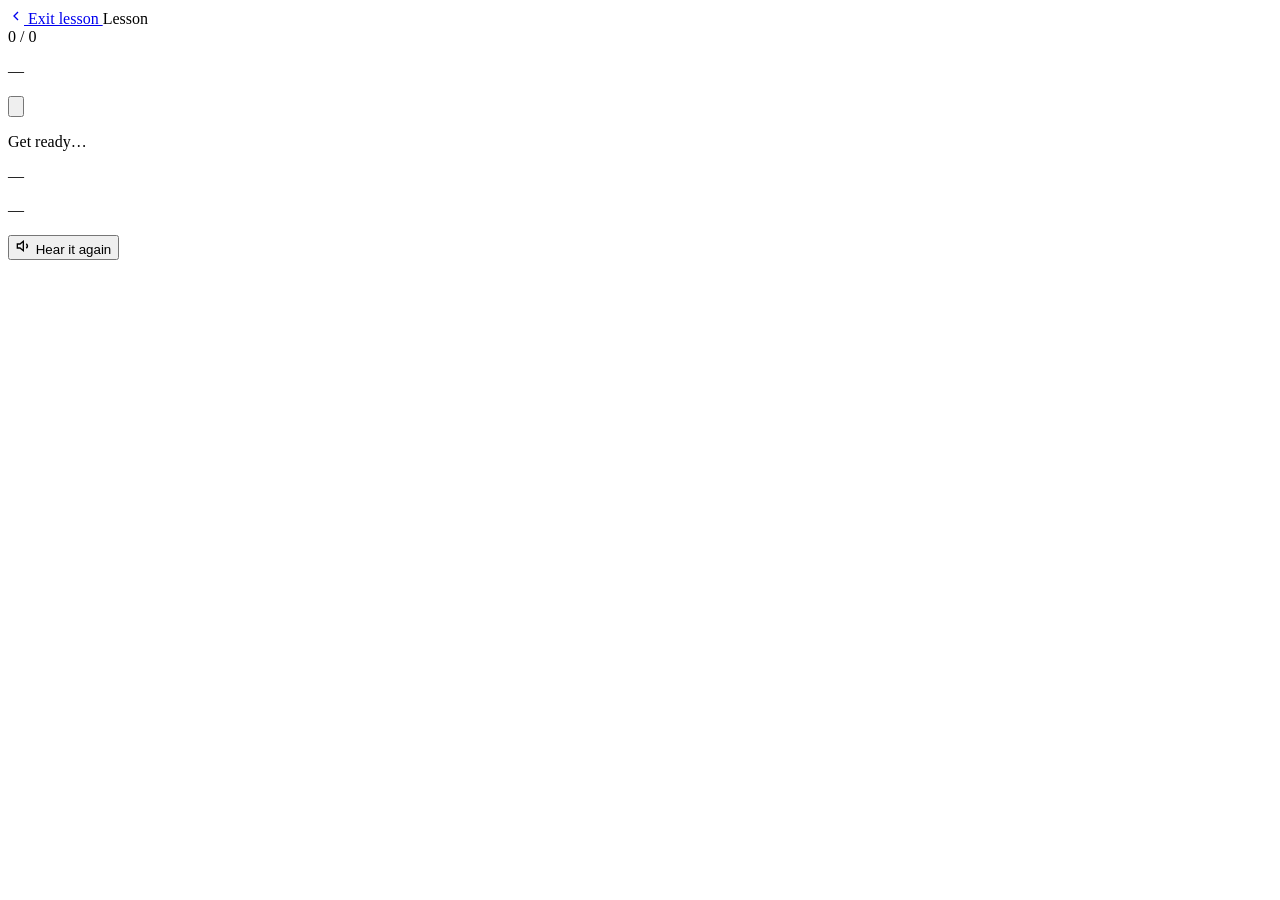
==== lesson.html @ 33d1abfa "Add files via upload" ====
<!DOCTYPE html>
<html lang="en">
<head>
<meta charset="UTF-8">
<meta name="viewport" content="width=device-width, initial-scale=1.0">
<title>Lesson — Lingua Trail</title>
<link rel="stylesheet" href="css/variables.css">
<link rel="stylesheet" href="css/base.css">
<link rel="stylesheet" href="css/components.css">
<link rel="stylesheet" href="css/responsive.css">
</head>
<body>
<div class="app-shell">

  <div class="topbar">
    <a class="back-link" href="index.html">
      <svg width="16" height="16" viewBox="0 0 24 24" fill="none" stroke="currentColor" stroke-width="2"><path d="M15 18l-6-6 6-6"/></svg>
      Exit lesson
    </a>
    <span class="brand" id="lesson-title-label">Lesson</span>
  </div>

  <div class="lesson-progress" id="lesson-progress-wrap">
    <div class="bar"><span id="progress-bar-fill" style="width:0%"></span></div>
    <span class="count" id="progress-count">0 / 0</span>
  </div>

  <!-- Main practice card -->
  <div class="card-stage" id="card-stage">
    <div class="sentence-card" id="sentence-card">

      <div class="card-face card-front">
        <p class="card-prompt" id="card-prompt-text">—</p>
        <button class="mic-button" id="mic-button" aria-label="Microphone">
          <svg viewBox="0 0 24 24" fill="none" stroke="currentColor" stroke-width="2"><path d="M12 1a3 3 0 00-3 3v8a3 3 0 006 0V4a3 3 0 00-3-3z"/><path d="M19 10v2a7 7 0 01-14 0v-2M12 19v4M8 23h8"/></svg>
        </button>
        <p class="card-status" id="card-status-text">Get ready…</p>
      </div>

      <div class="card-face card-back">
        <p class="card-target" id="card-target-text">—</p>
        <p class="card-english-echo" id="card-echo-text">—</p>
        <button class="listen-btn" id="listen-btn">
          <svg width="16" height="16" viewBox="0 0 24 24" fill="none" stroke="currentColor" stroke-width="2"><path d="M11 5L6 9H2v6h4l5 4V5z"/><path d="M15.5 8.5a5 5 0 010 7"/></svg>
          Hear it again
        </button>
      </div>

    </div>
  </div>

  <!-- Permission needed -->
  <div class="notice-panel" id="panel-permission" hidden>
    <h2>Microphone access needed</h2>
    <p>Speaking practice needs your microphone to hear your Spanish. It's only used live — nothing is recorded.</p>
    <button class="btn btn-primary" id="retry-permission-btn">Try again</button>
  </div>

  <!-- Unsupported browser -->
  <div class="notice-panel" id="panel-unsupported" hidden>
    <h2>Speaking practice isn't supported in this browser</h2>
    <p>Try Chrome or Edge for speaking exercises. You can still review this lesson's sentences below.</p>
    <a class="btn btn-secondary" href="index.html">Back to dashboard</a>
  </div>

  <!-- Lesson complete -->
  <div class="notice-panel" id="panel-complete" hidden>
    <h2>Lesson Complete 🎉</h2>
    <p id="complete-summary">Nice work.</p>
    <div class="action-row" style="width:100%">
      <a class="btn btn-secondary" href="index.html">Dashboard</a>
      <a class="btn btn-primary" id="next-lesson-btn" href="#">Next lesson</a>
    </div>
  </div>

</div>

<script src="js/config.js"></script>
<script src="js/data.js"></script>
<script src="js/utils.js"></script>
<script src="js/storage.js"></script>
<script src="js/progressEngine.js"></script>
<script src="js/speechEngine.js"></script>
<script src="js/lessonEngine.js"></script>
<script src="js/lessonPage.js"></script>
</body>
</html>
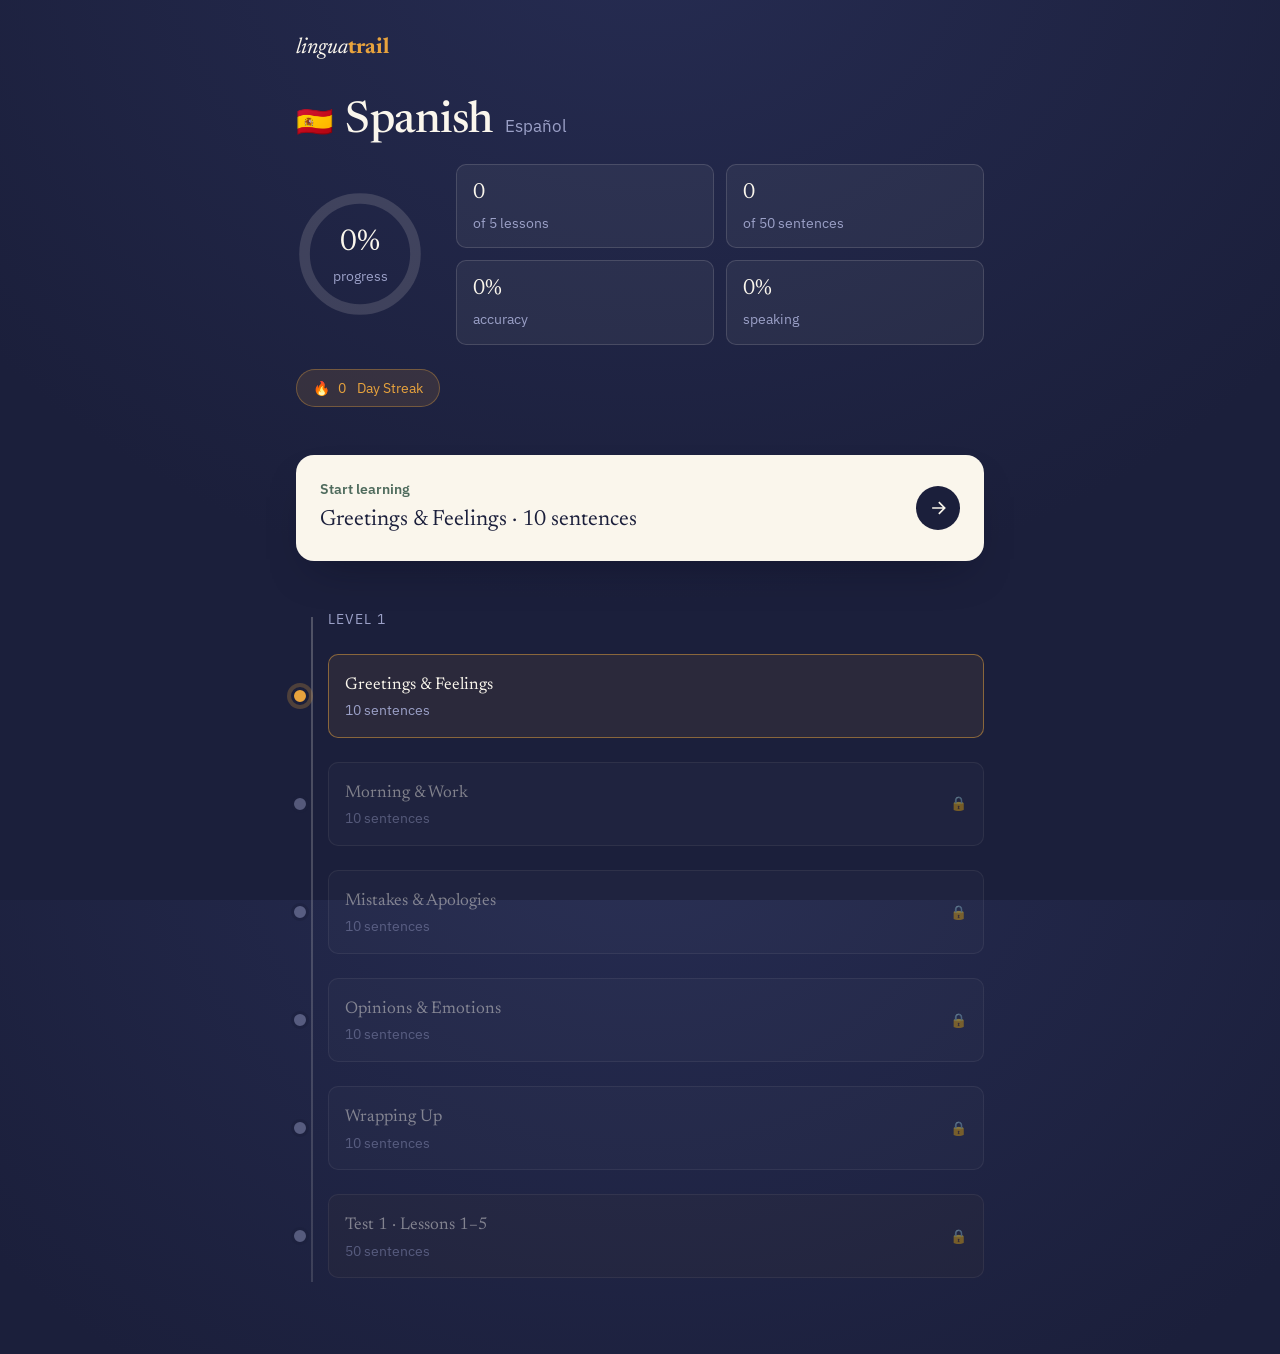
==== commit e99e8424: "Refactor lesson completion notice panel" ====
--- a/lesson.html
+++ b/lesson.html
@@ -49,27 +49,26 @@
     </div>
   </div>
 
-  <!-- Permission needed -->
-  <div class="notice-panel" id="panel-permission" hidden>
-    <h2>Microphone access needed</h2>
-    <p>Speaking practice needs your microphone to hear your Spanish. It's only used live — nothing is recorded.</p>
-    <button class="btn btn-primary" id="retry-permission-btn">Try again</button>
-  </div>
-
-  <!-- Unsupported browser -->
-  <div class="notice-panel" id="panel-unsupported" hidden>
-    <h2>Speaking practice isn't supported in this browser</h2>
-    <p>Try Chrome or Edge for speaking exercises. You can still review this lesson's sentences below.</p>
-    <a class="btn btn-secondary" href="index.html">Back to dashboard</a>
-  </div>
-
-  <!-- Lesson complete -->
-  <div class="notice-panel" id="panel-complete" hidden>
-    <h2>Lesson Complete 🎉</h2>
-    <p id="complete-summary">Nice work.</p>
-    <div class="action-row" style="width:100%">
+  <!-- Lesson result — shown in place, styled like the rest of this page -->
+  <div class="notice-panel" id="panel-complete" hidden style="align-items:stretch">
+    <div class="result-score" style="padding:0">
+      <span class="big-score" id="complete-big-score">0%</span>
+      <p class="sub" id="complete-sub">0 / 0 correct</p>
+    </div>
+    <div class="result-categories" id="complete-categories" style="grid-template-columns:repeat(2,1fr)">
+      <div class="cat">
+        <span class="cat-num" id="complete-correct-num">0</span>
+        <span class="cat-label">Correct</span>
+      </div>
+      <div class="cat">
+        <span class="cat-num" id="complete-wrong-num">0</span>
+        <span class="cat-label">Wrong</span>
+      </div>
+    </div>
+    <div class="action-row">
       <a class="btn btn-secondary" href="index.html">Dashboard</a>
-      <a class="btn btn-primary" id="next-lesson-btn" href="#">Next lesson</a>
+      <button class="btn btn-primary" id="review-mistakes-btn" hidden>Review Mistakes</button>
+      <a class="btn btn-primary" id="next-lesson-btn" href="#" hidden>Next lesson</a>
     </div>
   </div>
 
--- a/css/variables.css
+++ b/css/variables.css
@@ -0,0 +1,62 @@
+/**
+ * Design language: a language-learner's travel notebook read at dusk.
+ * Deep indigo "notebook cover" background, warm paper cards, a single
+ * marigold accent reserved for the speaking/microphone moments, muted
+ * sage for correct and rust-clay for incorrect (never a stock green/red).
+ */
+@import url('https://fonts.googleapis.com/css2?family=Newsreader:ital,opsz,wght@0,6..72,400;0,6..72,500;0,6..72,600;1,6..72,500&family=IBM+Plex+Sans:wght@400;500;600;700&display=swap');
+
+:root {
+  /* Color */
+  --ink: #1B1F3B;
+  --ink-2: #262C52;
+  --ink-soft: #9BA0C7;
+  --paper: #FAF6EC;
+  --paper-dim: #EFE9DA;
+  --marigold: #E8A33D;
+  --marigold-deep: #C6821F;
+  --sage: #6E9080;
+  --sage-deep: #4F6B5D;
+  --clay: #C1502E;
+  --clay-deep: #973D22;
+  --line: rgba(250, 246, 236, 0.14);
+  --line-strong: rgba(250, 246, 236, 0.24);
+
+  /* Type */
+  --font-display: 'Newsreader', Georgia, serif;
+  --font-ui: 'IBM Plex Sans', -apple-system, BlinkMacSystemFont, sans-serif;
+
+  --step--1: clamp(0.8rem, 0.78rem + 0.1vw, 0.875rem);
+  --step-0: clamp(1rem, 0.96rem + 0.2vw, 1.0625rem);
+  --step-1: clamp(1.2rem, 1.1rem + 0.5vw, 1.375rem);
+  --step-2: clamp(1.5rem, 1.3rem + 1vw, 1.875rem);
+  --step-3: clamp(2rem, 1.6rem + 2vw, 2.75rem);
+
+  /* Space */
+  --space-1: 0.25rem;
+  --space-2: 0.5rem;
+  --space-3: 0.75rem;
+  --space-4: 1rem;
+  --space-5: 1.5rem;
+  --space-6: 2rem;
+  --space-7: 3rem;
+  --space-8: 4rem;
+
+  /* Shape */
+  --radius-sm: 10px;
+  --radius-md: 18px;
+  --radius-lg: 28px;
+  --radius-pill: 999px;
+
+  --shadow-card: 0 20px 44px -22px rgba(9, 11, 28, 0.55);
+  --shadow-soft: 0 8px 20px -12px rgba(9, 11, 28, 0.45);
+
+  --ease: cubic-bezier(0.22, 1, 0.36, 1);
+  --dur-fast: 160ms;
+  --dur-med: 320ms;
+  --dur-slow: 520ms;
+}
+
+@media (prefers-reduced-motion: reduce) {
+  :root { --dur-fast: 0ms; --dur-med: 0ms; --dur-slow: 0ms; }
+}
--- a/css/base.css
+++ b/css/base.css
@@ -0,0 +1,61 @@
+* { box-sizing: border-box; }
+html, body { height: 100%; }
+body {
+  margin: 0;
+  background: radial-gradient(120% 140% at 50% -10%, var(--ink-2) 0%, var(--ink) 55%);
+  color: var(--paper);
+  font-family: var(--font-ui);
+  font-size: var(--step-0);
+  line-height: 1.5;
+  -webkit-font-smoothing: antialiased;
+  min-height: 100vh;
+}
+
+h1, h2, h3 {
+  font-family: var(--font-display);
+  font-weight: 500;
+  line-height: 1.15;
+  margin: 0;
+  letter-spacing: -0.01em;
+}
+
+p { margin: 0; }
+
+a { color: inherit; }
+
+button {
+  font-family: inherit;
+  font-size: inherit;
+  color: inherit;
+  background: none;
+  border: none;
+  cursor: pointer;
+}
+
+button:focus-visible,
+a:focus-visible,
+[tabindex]:focus-visible {
+  outline: 2px solid var(--marigold);
+  outline-offset: 3px;
+}
+
+img, svg { display: block; max-width: 100%; }
+
+::selection { background: var(--marigold); color: var(--ink); }
+
+.visually-hidden {
+  position: absolute;
+  width: 1px; height: 1px;
+  overflow: hidden;
+  clip: rect(0 0 0 0);
+  white-space: nowrap;
+}
+
+.app-shell {
+  max-width: 720px;
+  margin: 0 auto;
+  padding: var(--space-5) var(--space-4) var(--space-8);
+  min-height: 100vh;
+  display: flex;
+  flex-direction: column;
+}
--- a/css/components.css
+++ b/css/components.css
@@ -0,0 +1,436 @@
+/* ---------- Top bar ---------- */
+.topbar {
+  display: flex;
+  align-items: center;
+  justify-content: space-between;
+  margin-bottom: var(--space-6);
+}
+.topbar .back-link {
+  display: inline-flex;
+  align-items: center;
+  gap: var(--space-2);
+  font-size: var(--step--1);
+  color: var(--ink-soft);
+  text-decoration: none;
+}
+.topbar .brand {
+  font-family: var(--font-display);
+  font-style: italic;
+  font-size: var(--step-1);
+  color: var(--paper);
+}
+.topbar .brand strong { font-style: normal; color: var(--marigold); }
+
+/* ---------- Dashboard header ---------- */
+.hero {
+  margin-bottom: var(--space-7);
+}
+.hero-lang {
+  display: flex;
+  align-items: baseline;
+  gap: var(--space-3);
+  margin-bottom: var(--space-4);
+}
+.hero-lang .flag { font-size: var(--step-2); }
+.hero-lang h1 { font-size: var(--step-3); }
+.hero-lang span.native { color: var(--ink-soft); font-size: var(--step-0); }
+
+.progress-ring-row {
+  display: flex;
+  align-items: center;
+  gap: var(--space-6);
+  flex-wrap: wrap;
+}
+.progress-ring {
+  position: relative;
+  width: 128px;
+  height: 128px;
+  flex-shrink: 0;
+}
+.progress-ring svg { width: 100%; height: 100%; transform: rotate(-90deg); }
+.progress-ring circle {
+  fill: none;
+  stroke-width: 10;
+}
+.progress-ring .track { stroke: var(--line); }
+.progress-ring .fill {
+  stroke: var(--marigold);
+  stroke-linecap: round;
+  transition: stroke-dashoffset var(--dur-slow) var(--ease);
+}
+.progress-ring .value {
+  position: absolute;
+  inset: 0;
+  display: flex;
+  flex-direction: column;
+  align-items: center;
+  justify-content: center;
+}
+.progress-ring .value .num { font-family: var(--font-display); font-size: var(--step-2); }
+.progress-ring .value .label { font-size: var(--step--1); color: var(--ink-soft); }
+
+.stat-grid {
+  display: grid;
+  grid-template-columns: repeat(2, minmax(0, 1fr));
+  gap: var(--space-3);
+  flex: 1;
+  min-width: 220px;
+}
+.stat {
+  background: rgba(250, 246, 236, 0.05);
+  border: 1px solid var(--line);
+  border-radius: var(--radius-sm);
+  padding: var(--space-3) var(--space-4);
+}
+.stat .stat-num { font-family: var(--font-display); font-size: var(--step-1); display: block; }
+.stat .stat-label { font-size: var(--step--1); color: var(--ink-soft); }
+
+.streak-chip {
+  display: inline-flex;
+  align-items: center;
+  gap: var(--space-2);
+  margin-top: var(--space-5);
+  padding: var(--space-2) var(--space-4);
+  background: rgba(232, 163, 61, 0.12);
+  border: 1px solid rgba(232, 163, 61, 0.35);
+  border-radius: var(--radius-pill);
+  font-size: var(--step--1);
+  color: var(--marigold);
+}
+
+/* ---------- Continue CTA ---------- */
+.continue-cta {
+  display: flex;
+  align-items: center;
+  justify-content: space-between;
+  gap: var(--space-4);
+  background: var(--paper);
+  color: var(--ink);
+  border-radius: var(--radius-md);
+  padding: var(--space-5);
+  margin-bottom: var(--space-7);
+  box-shadow: var(--shadow-card);
+  text-decoration: none;
+  transition: transform var(--dur-fast) var(--ease);
+}
+.continue-cta:active { transform: scale(0.98); }
+.continue-cta .cta-title { font-size: var(--step--1); color: var(--sage-deep); font-weight: 600; margin-bottom: var(--space-1); }
+.continue-cta .cta-sentence { font-family: var(--font-display); font-size: var(--step-1); }
+.continue-cta .cta-arrow {
+  width: 44px; height: 44px;
+  border-radius: 50%;
+  background: var(--ink);
+  color: var(--paper);
+  display: flex; align-items: center; justify-content: center;
+  flex-shrink: 0;
+}
+
+/* ---------- Path / trail ---------- */
+.trail {
+  position: relative;
+  padding-left: var(--space-6);
+}
+.trail::before {
+  content: '';
+  position: absolute;
+  left: 15px;
+  top: 8px;
+  bottom: 8px;
+  width: 2px;
+  background: linear-gradient(var(--line-strong), var(--line));
+}
+.trail-level-label {
+  font-size: var(--step--1);
+  text-transform: uppercase;
+  letter-spacing: 0.08em;
+  color: var(--ink-soft);
+  margin: var(--space-6) 0 var(--space-3);
+}
+.trail-level-label:first-child { margin-top: 0; }
+
+.trail-node {
+  position: relative;
+  display: flex;
+  align-items: center;
+  gap: var(--space-4);
+  padding: var(--space-3) 0;
+  text-decoration: none;
+  color: inherit;
+}
+.trail-node::before {
+  content: '';
+  position: absolute;
+  left: -37px;
+  width: 12px; height: 12px;
+  border-radius: 50%;
+  background: var(--ink-soft);
+  border: 3px solid var(--ink);
+  z-index: 1;
+}
+.trail-node.is-complete::before { background: var(--sage); }
+.trail-node.is-current::before { background: var(--marigold); box-shadow: 0 0 0 4px rgba(232,163,61,0.25); }
+.trail-node.is-locked { opacity: 0.45; pointer-events: none; }
+
+.trail-node .node-card {
+  flex: 1;
+  display: flex;
+  align-items: center;
+  justify-content: space-between;
+  background: rgba(250, 246, 236, 0.05);
+  border: 1px solid var(--line);
+  border-radius: var(--radius-sm);
+  padding: var(--space-4);
+  transition: border-color var(--dur-fast) var(--ease), background var(--dur-fast) var(--ease);
+}
+.trail-node:hover .node-card { border-color: var(--line-strong); }
+.trail-node.is-current .node-card { border-color: rgba(232,163,61,0.5); background: rgba(232,163,61,0.08); }
+.trail-node.is-test .node-card { background: rgba(198, 130, 31, 0.08); }
+.trail-node .node-title { font-family: var(--font-display); font-size: var(--step-0); }
+.trail-node .node-sub { display: block; font-size: var(--step--1); color: var(--ink-soft); margin-top: 2px; }
+.trail-node .node-status { font-size: var(--step--1); color: var(--sage); flex-shrink: 0; }
+
+/* ---------- Sentence card (lesson) ---------- */
+.lesson-progress {
+  display: flex;
+  align-items: center;
+  gap: var(--space-3);
+  margin-bottom: var(--space-6);
+}
+.lesson-progress .bar {
+  flex: 1;
+  height: 8px;
+  border-radius: var(--radius-pill);
+  background: var(--line);
+  overflow: hidden;
+}
+.lesson-progress .bar > span {
+  display: block;
+  height: 100%;
+  background: var(--marigold);
+  border-radius: var(--radius-pill);
+  transition: width var(--dur-med) var(--ease);
+}
+.lesson-progress .count { font-size: var(--step--1); color: var(--ink-soft); white-space: nowrap; }
+
+.card-stage {
+  flex: 1;
+  display: flex;
+  align-items: center;
+  justify-content: center;
+  perspective: 1200px;
+  min-height: 340px;
+}
+
+.sentence-card {
+  position: relative;
+  width: 100%;
+  max-width: 420px;
+  min-height: 340px;
+  transform-style: preserve-3d;
+  transition: transform var(--dur-slow) var(--ease);
+}
+.sentence-card.is-flipped { transform: rotateY(180deg); }
+
+.card-face {
+  position: absolute;
+  inset: 0;
+  backface-visibility: hidden;
+  background: var(--paper);
+  color: var(--ink);
+  border-radius: var(--radius-lg);
+  box-shadow: var(--shadow-card);
+  padding: var(--space-6);
+  display: flex;
+  flex-direction: column;
+  align-items: center;
+  justify-content: center;
+  text-align: center;
+  gap: var(--space-5);
+}
+.card-face.card-back { transform: rotateY(180deg); }
+
+.card-prompt {
+  font-family: var(--font-display);
+  font-size: var(--step-2);
+  max-width: 26ch;
+}
+.card-target {
+  font-family: var(--font-display);
+  font-style: italic;
+  font-size: var(--step-2);
+  color: var(--sage-deep);
+}
+.card-english-echo { color: var(--ink-soft); font-size: var(--step-0); }
+
+.mic-button {
+  width: 84px; height: 84px;
+  border-radius: 50%;
+  background: var(--marigold);
+  color: var(--ink);
+  display: flex;
+  align-items: center;
+  justify-content: center;
+  box-shadow: 0 0 0 0 rgba(232, 163, 61, 0.5);
+  transition: box-shadow var(--dur-med) var(--ease), background var(--dur-fast) var(--ease), transform var(--dur-fast) var(--ease);
+}
+.mic-button svg { width: 34px; height: 34px; }
+.mic-button.is-listening { animation: pulse-ring 1.8s ease-out infinite; }
+.mic-button.is-correct { background: var(--sage); }
+.mic-button.is-incorrect { background: var(--clay); animation: shake 320ms var(--ease); }
+.mic-button.is-processing { opacity: 0.6; }
+
+@keyframes pulse-ring {
+  0% { box-shadow: 0 0 0 0 rgba(232, 163, 61, 0.45); }
+  70% { box-shadow: 0 0 0 22px rgba(232, 163, 61, 0); }
+  100% { box-shadow: 0 0 0 0 rgba(232, 163, 61, 0); }
+}
+@keyframes shake {
+  0%, 100% { transform: translateX(0); }
+  25% { transform: translateX(-6px); }
+  75% { transform: translateX(6px); }
+}
+
+.card-status {
+  font-size: var(--step--1);
+  color: var(--ink-soft);
+  min-height: 1.2em;
+}
+.card-status.is-incorrect { color: var(--clay-deep); font-weight: 600; }
+.card-status.is-correct { color: var(--sage-deep); font-weight: 600; }
+
+.listen-btn {
+  display: inline-flex;
+  align-items: center;
+  gap: var(--space-2);
+  font-size: var(--step--1);
+  color: var(--ink-soft);
+}
+.listen-btn:hover { color: var(--ink); }
+
+/* ---------- Notice panels (permission / unsupported) ---------- */
+.notice-panel {
+  background: rgba(250, 246, 236, 0.06);
+  border: 1px solid var(--line);
+  border-radius: var(--radius-md);
+  padding: var(--space-6);
+  text-align: center;
+  display: flex;
+  flex-direction: column;
+  align-items: center;
+  gap: var(--space-4);
+}
+.notice-panel h2 { font-size: var(--step-1); }
+.notice-panel p { color: var(--ink-soft); max-width: 40ch; }
+
+.btn {
+  display: inline-flex;
+  align-items: center;
+  justify-content: center;
+  gap: var(--space-2);
+  padding: var(--space-3) var(--space-5);
+  border-radius: var(--radius-pill);
+  font-weight: 600;
+  font-size: var(--step--1);
+  transition: transform var(--dur-fast) var(--ease), opacity var(--dur-fast) var(--ease);
+}
+.btn:active { transform: scale(0.97); }
+.btn-primary { background: var(--marigold); color: var(--ink); }
+.btn-secondary { background: rgba(250, 246, 236, 0.08); color: var(--paper); border: 1px solid var(--line-strong); }
+.btn-ghost { color: var(--ink-soft); }
+.btn[disabled] { opacity: 0.4; pointer-events: none; }
+
+/* ---------- Test flow ---------- */
+.test-header {
+  display: flex;
+  flex-direction: column;
+  gap: var(--space-3);
+  margin-bottom: var(--space-6);
+}
+.test-question-panel {
+  background: var(--paper);
+  color: var(--ink);
+  border-radius: var(--radius-lg);
+  box-shadow: var(--shadow-card);
+  padding: var(--space-6);
+  display: flex;
+  flex-direction: column;
+  gap: var(--space-5);
+  flex: 1;
+}
+.question-kind {
+  font-size: var(--step--1);
+  color: var(--sage-deep);
+  font-weight: 600;
+}
+.question-prompt {
+  font-family: var(--font-display);
+  font-size: var(--step-2);
+}
+.options-grid {
+  display: grid;
+  gap: var(--space-3);
+}
+.option-btn {
+  text-align: left;
+  padding: var(--space-4);
+  border-radius: var(--radius-sm);
+  border: 1.5px solid var(--paper-dim);
+  background: #fff;
+  font-size: var(--step-0);
+  transition: border-color var(--dur-fast) var(--ease), background var(--dur-fast) var(--ease);
+}
+.option-btn:hover { border-color: var(--marigold); }
+.option-btn.is-correct { border-color: var(--sage); background: rgba(110, 144, 128, 0.12); }
+.option-btn.is-incorrect { border-color: var(--clay); background: rgba(193, 80, 46, 0.12); }
+
+.listen-audio-btn {
+  align-self: center;
+  width: 72px; height: 72px;
+  border-radius: 50%;
+  background: var(--ink);
+  color: var(--paper);
+  display: flex; align-items: center; justify-content: center;
+}
+.listen-audio-btn svg { width: 30px; height: 30px; }
+
+/* ---------- Results ---------- */
+.result-score {
+  text-align: center;
+  padding: var(--space-7) var(--space-5);
+}
+.result-score .big-score {
+  font-family: var(--font-display);
+  font-size: clamp(3.5rem, 8vw, 5.5rem);
+  color: var(--marigold);
+}
+.result-score .sub {
+  color: var(--ink-soft);
+  margin-top: var(--space-2);
+}
+.result-categories {
+  display: grid;
+  grid-template-columns: repeat(3, 1fr);
+  gap: var(--space-3);
+  margin: var(--space-6) 0;
+}
+.result-categories .cat { text-align: center; }
+.result-categories .cat .cat-num { font-family: var(--font-display); font-size: var(--step-1); }
+.result-categories .cat .cat-label { font-size: var(--step--1); color: var(--ink-soft); text-transform: capitalize; }
+
+.mistake-list { display: flex; flex-direction: column; gap: var(--space-2); margin-top: var(--space-4); }
+.mistake-item {
+  display: flex;
+  justify-content: space-between;
+  padding: var(--space-3) var(--space-4);
+  background: rgba(250, 246, 236, 0.05);
+  border: 1px solid var(--line);
+  border-radius: var(--radius-sm);
+}
+.mistake-item .m-target { color: var(--ink-soft); font-style: italic; font-family: var(--font-display); }
+
+.action-row {
+  display: flex;
+  gap: var(--space-3);
+  margin-top: var(--space-6);
+}
+.action-row .btn { flex: 1; }
--- a/css/responsive.css
+++ b/css/responsive.css
@@ -0,0 +1,12 @@
+@media (max-width: 480px) {
+  .app-shell { padding: var(--space-4) var(--space-3) var(--space-7); }
+  .progress-ring-row { gap: var(--space-4); }
+  .stat-grid { grid-template-columns: repeat(2, 1fr); }
+  .card-face { padding: var(--space-5); }
+  .result-categories { grid-template-columns: repeat(3, 1fr); gap: var(--space-2); }
+  .action-row { flex-direction: column; }
+}
+
+@media (min-width: 640px) {
+  .app-shell { padding-top: var(--space-6); }
+}
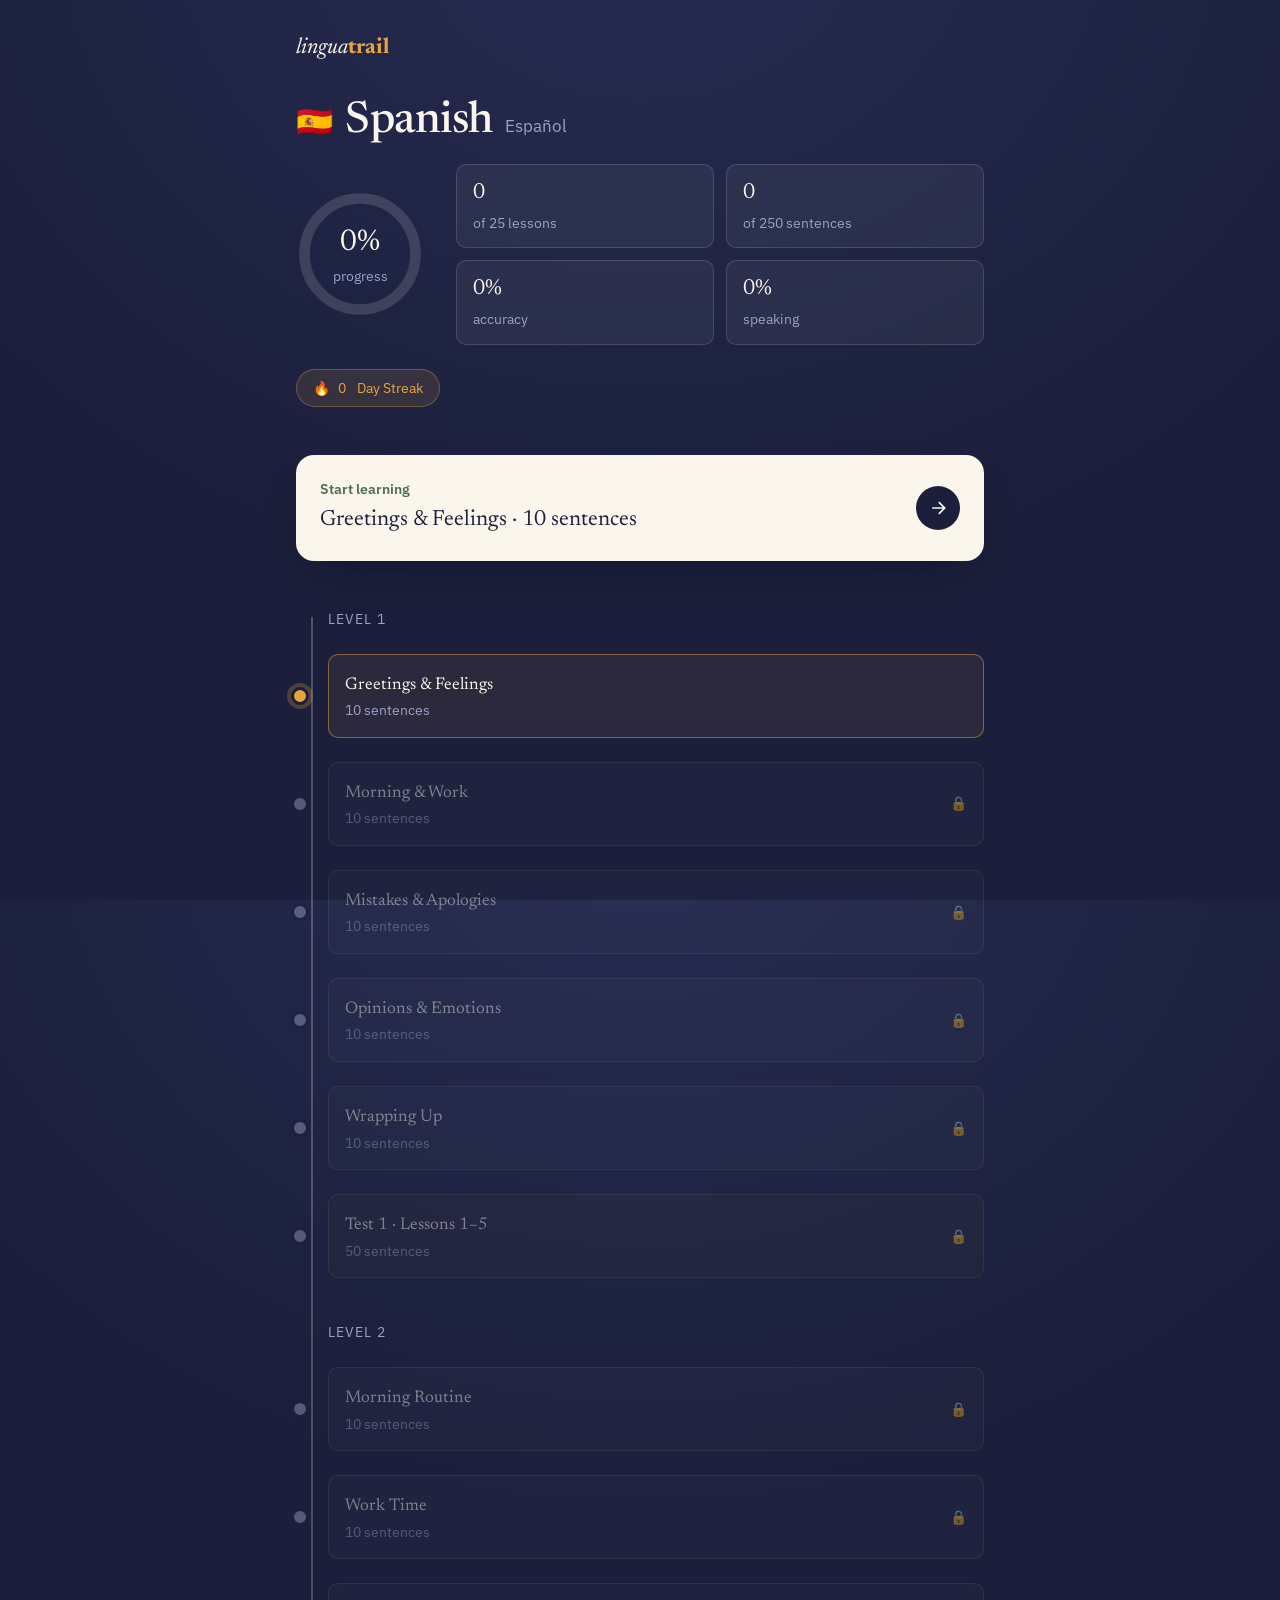
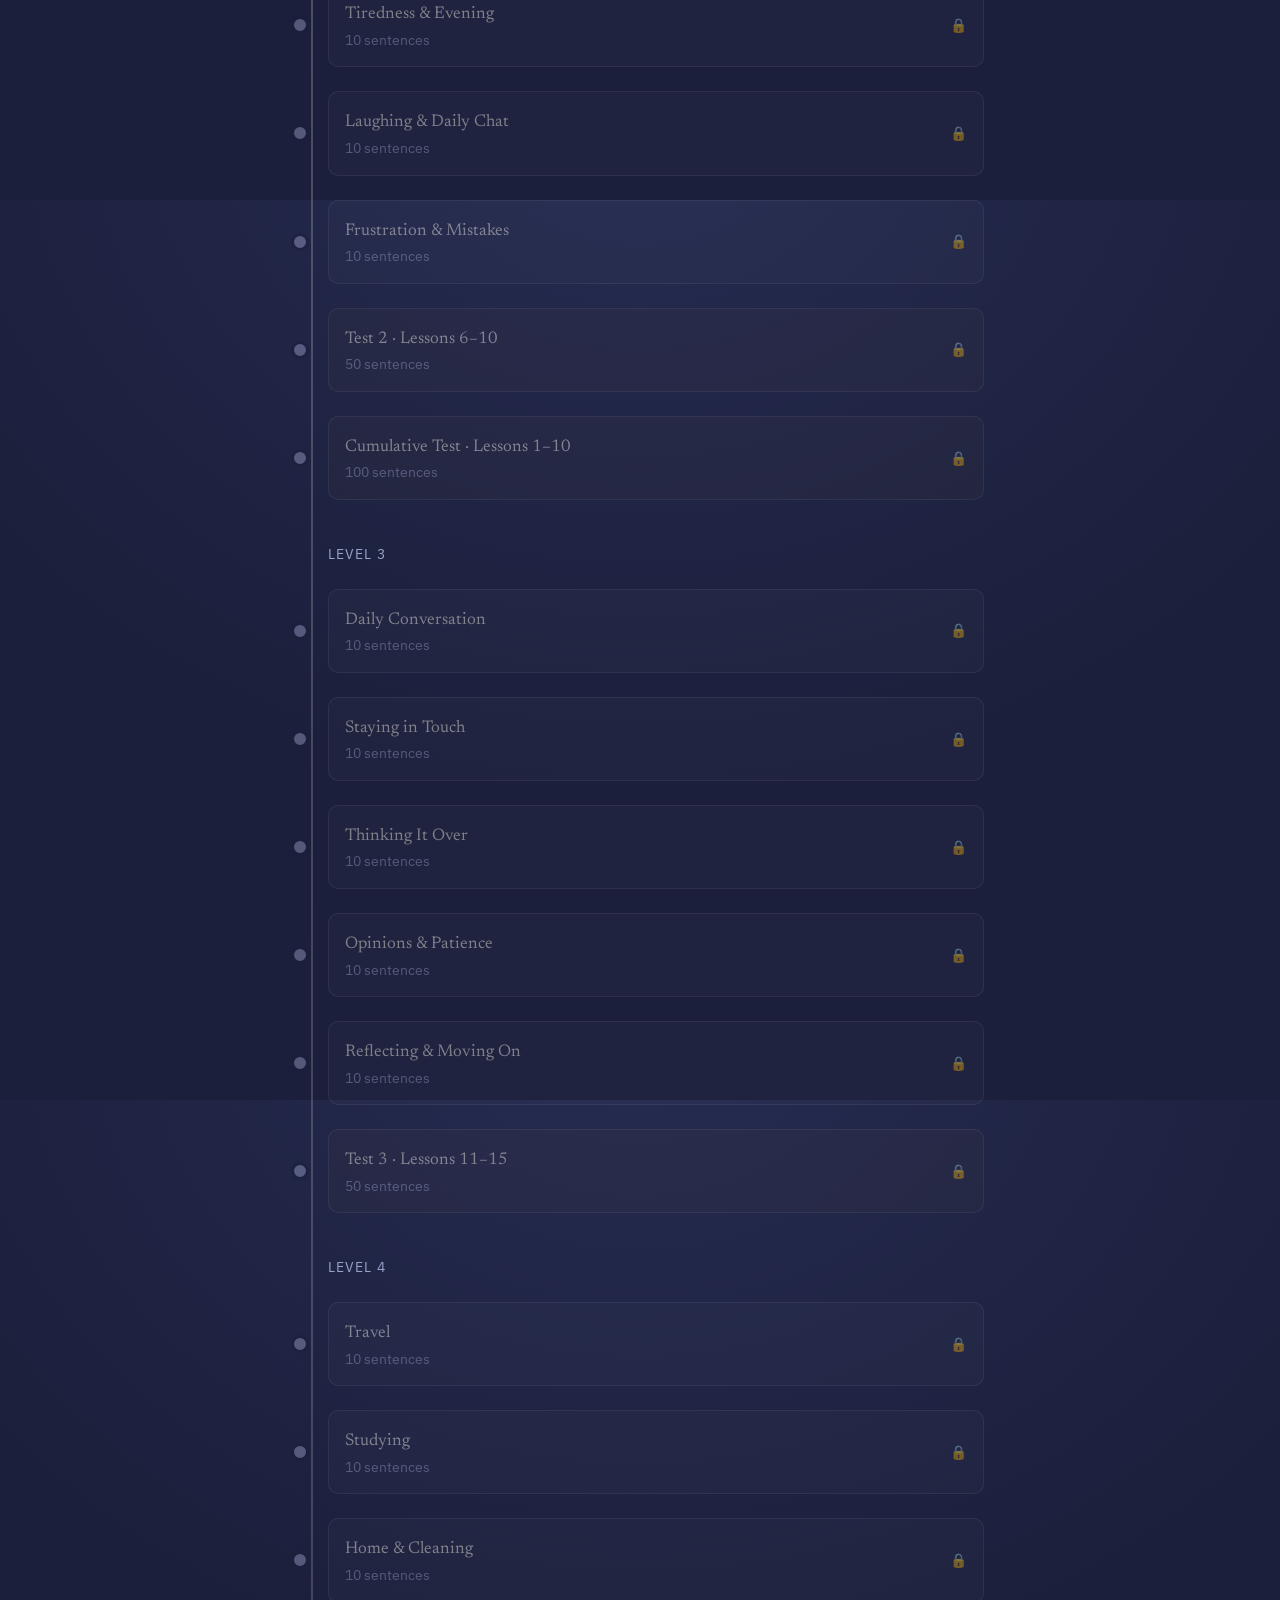
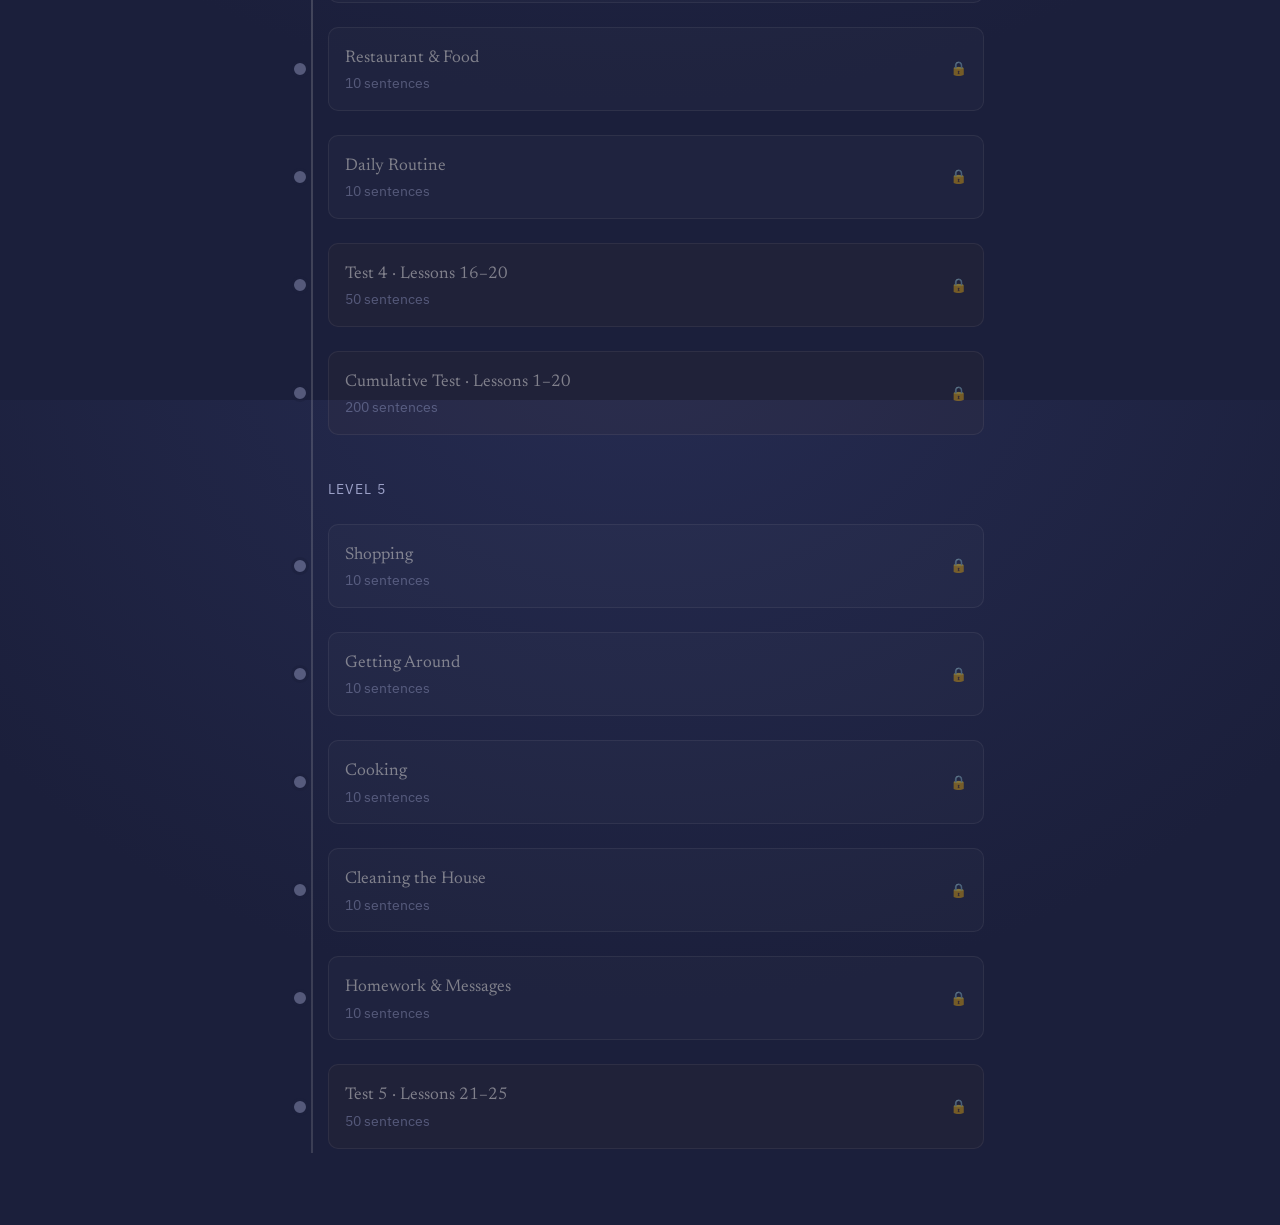
==== commit 3912f404: "Add buttons for pronunciation and continue action" ====
--- a/lesson.html
+++ b/lesson.html
@@ -35,6 +35,9 @@
           <svg viewBox="0 0 24 24" fill="none" stroke="currentColor" stroke-width="2"><path d="M12 1a3 3 0 00-3 3v8a3 3 0 006 0V4a3 3 0 00-3-3z"/><path d="M19 10v2a7 7 0 01-14 0v-2M12 19v4M8 23h8"/></svg>
         </button>
         <p class="card-status" id="card-status-text">Get ready…</p>
+        <button class="listen-btn" id="hint-btn" hidden aria-label="Hear the correct pronunciation">
+          🔄 Hear pronunciation
+        </button>
       </div>
 
       <div class="card-face card-back">
@@ -44,6 +47,7 @@
           <svg width="16" height="16" viewBox="0 0 24 24" fill="none" stroke="currentColor" stroke-width="2"><path d="M11 5L6 9H2v6h4l5 4V5z"/><path d="M15.5 8.5a5 5 0 010 7"/></svg>
           Hear it again
         </button>
+        <button class="btn btn-primary" id="continue-btn" hidden>Continue</button>
       </div>
 
     </div>
